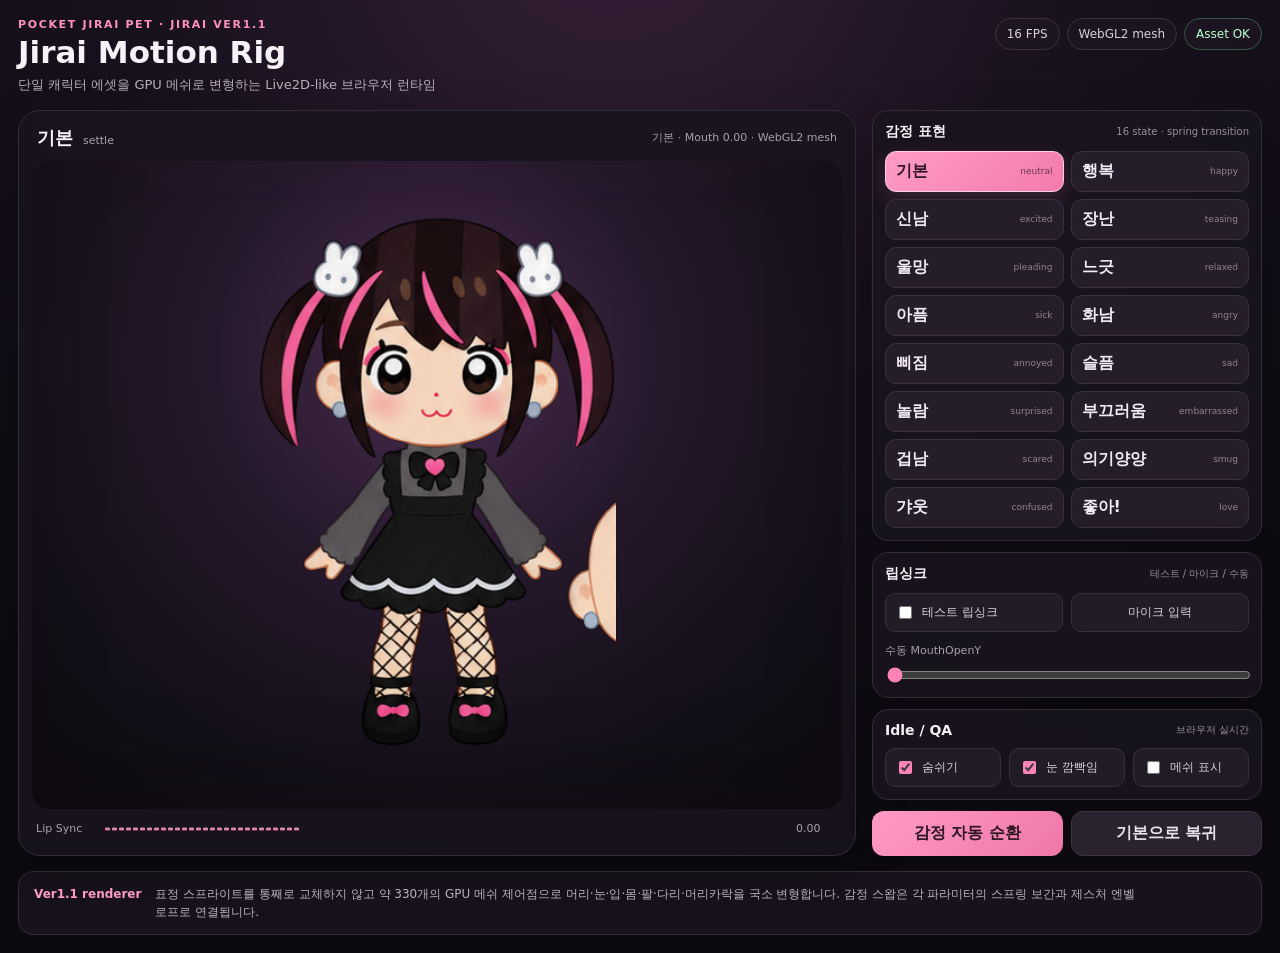
==== Jirai_Ver1.1/index.html @ 2232f3fe "Publish Jirai Ver1.1 browser demo under GitHub Pages" ====
<!doctype html>
<html lang="ko">
<head>
  <meta charset="utf-8">
  <meta name="viewport" content="width=device-width,initial-scale=1,viewport-fit=cover">
  <meta name="theme-color" content="#120f18">
  <title>Pocket Jirai Pet · Jirai Ver1.1</title>
  <link rel="stylesheet" href="styles.css">
</head>
<body>
  <main class="app-shell">
    <header class="topbar">
      <div><div class="eyebrow">POCKET JIRAI PET · JIRAI VER1.1</div><h1>Jirai Motion Rig</h1><p>단일 캐릭터 에셋을 GPU 메쉬로 변형하는 Live2D-like 브라우저 런타임</p></div>
      <div class="chips"><span id="fpsChip">-- FPS</span><span id="rendererChip">Renderer --</span><span id="assetChip">Asset loading</span></div>
    </header>

    <section class="workspace">
      <section class="stage-card">
        <div class="stage-head"><div><strong id="emotionLabel">기본</strong><span id="motionLabel">settle</span></div><small id="statusText">로딩 중</small></div>
        <div id="stageWrap" class="stage-wrap">
          <canvas id="rigCanvas" aria-label="Jirai character"></canvas>
          <canvas id="fxCanvas" aria-hidden="true"></canvas>
          <div class="stage-vignette"></div>
        </div>
        <div class="mouth-meter"><span>Lip Sync</span><div id="wave" class="wave"></div><output id="mouthValue">0.00</output></div>
      </section>

      <aside class="controls">
        <section class="panel emotion-panel"><div class="section-title"><strong>감정 표현</strong><span>16 state · spring transition</span></div><div id="emotionGrid" class="emotion-grid"></div></section>
        <section class="panel"><div class="section-title"><strong>립싱크</strong><span>테스트 / 마이크 / 수동</span></div>
          <div class="toggle-grid"><label><input id="lipTest" type="checkbox"> 테스트 립싱크</label><button id="micBtn" type="button" class="mini">마이크 입력</button></div>
          <label class="range-row"><span>수동 MouthOpenY</span><input id="mouthSlider" type="range" min="0" max="1" step="0.01" value="0"></label>
        </section>
        <section class="panel"><div class="section-title"><strong>Idle / QA</strong><span>브라우저 실시간</span></div>
          <div class="toggle-grid checks"><label><input id="breathToggle" type="checkbox" checked> 숨쉬기</label><label><input id="blinkToggle" type="checkbox" checked> 눈 깜빡임</label><label><input id="meshToggle" type="checkbox"> 메쉬 표시</label></div>
        </section>
        <section class="actions"><button id="autoCycleBtn" type="button">감정 자동 순환</button><button id="neutralBtn" type="button" class="secondary">기본으로 복귀</button></section>
      </aside>
    </section>

    <section class="tech-note"><strong>Ver1.1 renderer</strong><span>표정 스프라이트를 통째로 교체하지 않고 약 330개의 GPU 메쉬 제어점으로 머리·눈·입·몸·팔·다리·머리카락을 국소 변형합니다. 감정 스왑은 각 파라미터의 스프링 보간과 제스처 엔벨로프로 연결됩니다.</span></section>
  </main>
  <script src="src/rig-engine.js"></script>
  <script src="src/app.js"></script>
</body>
</html>
---- Jirai_Ver1.1/styles.css ----
*{box-sizing:border-box}html,body{margin:0;min-height:100%;background:#100d14;color:#f7f2f7;font-family:Inter,Pretendard,system-ui,-apple-system,"Segoe UI",sans-serif}button,input{font:inherit}body{background:radial-gradient(circle at 48% -10%,#372038 0,#18111e 38%,#0d0b10 78%)}.app-shell{width:min(1280px,100%);margin:auto;padding:18px}.topbar{display:flex;align-items:flex-start;justify-content:space-between;gap:20px;margin-bottom:16px}.eyebrow{font-size:11px;letter-spacing:.15em;font-weight:900;color:#ff91bf}.topbar h1{margin:5px 0 2px;font-size:31px;line-height:1.05}.topbar p{margin:7px 0 0;color:#b9b0bd;font-size:13px}.chips{display:flex;flex-wrap:wrap;justify-content:flex-end;gap:7px}.chips span{border:1px solid #3b3040;background:rgba(30,23,34,.78);border-radius:999px;padding:8px 11px;font-size:12px;color:#d8d0dc}.chips .ok{color:#baffd5;border-color:#355944}.workspace{display:grid;grid-template-columns:minmax(0,1fr) 390px;gap:16px}.stage-card,.panel,.tech-note{background:rgba(25,20,29,.88);border:1px solid #352b3b;box-shadow:0 18px 50px rgba(0,0,0,.22)}.stage-card{padding:13px;border-radius:22px}.stage-head{display:flex;justify-content:space-between;align-items:center;padding:2px 5px 11px}.stage-head>div{display:flex;align-items:baseline;gap:10px}.stage-head strong{font-size:18px}.stage-head span,.stage-head small{font-size:11px;color:#aaa0ae}.stage-wrap{position:relative;aspect-ratio:1/1;width:100%;max-height:72vh;margin:auto;overflow:hidden;border-radius:18px;background:radial-gradient(circle at 50% 30%,#4a2c4e 0,#25182b 38%,#141019 72%,#0d0b10 100%)}.stage-wrap canvas{position:absolute;inset:0;width:100%;height:100%;display:block}.stage-vignette{position:absolute;inset:0;pointer-events:none;box-shadow:inset 0 -40px 80px rgba(0,0,0,.2),inset 0 0 80px rgba(255,119,180,.03)}.mouth-meter{display:grid;grid-template-columns:60px 1fr 42px;align-items:center;gap:9px;padding:10px 4px 1px;font-size:11px;color:#aaa2af}.wave{height:20px;display:flex;align-items:center;gap:2px;overflow:hidden}.wave i{display:block;flex:1;max-width:5px;height:14px;border-radius:6px;background:linear-gradient(#ffc1da,#ff72ad);transform-origin:center;transform:scaleY(.2);transition:transform 40ms linear;opacity:.85}.controls{display:flex;flex-direction:column;gap:11px}.panel{border-radius:16px;padding:12px}.section-title{display:flex;justify-content:space-between;align-items:center;gap:8px;margin-bottom:10px}.section-title strong{font-size:14px}.section-title span{font-size:10px;color:#99909d}.emotion-grid{display:grid;grid-template-columns:repeat(2,minmax(0,1fr));gap:7px}.emotion-grid button{display:flex;justify-content:space-between;align-items:center;gap:7px;border:1px solid #3b3041;background:#251d2a;color:#f2ebf4;border-radius:11px;padding:9px 10px;cursor:pointer;transition:transform 140ms ease,background 180ms ease,border-color 180ms ease}.emotion-grid button:hover{transform:translateY(-1px);border-color:#6a4260}.emotion-grid button span{font-weight:750}.emotion-grid button small{font-size:9px;color:#8f8391}.emotion-grid button.active{background:linear-gradient(135deg,#ff9bc5,#f47bab);color:#2e1622;border-color:#ffd0e3;box-shadow:0 6px 20px rgba(244,123,171,.18)}.emotion-grid button.active small{color:#6d364f}.toggle-grid{display:grid;grid-template-columns:1fr 1fr;gap:8px}.toggle-grid label,.mini{border:1px solid #382f3d;background:#221c27;border-radius:10px;padding:9px;color:#d9d1dc;font-size:12px}.toggle-grid label{display:flex;align-items:center;gap:7px}.toggle-grid input,.range-row input{accent-color:#ff83b6}.mini{cursor:pointer}.mini.active{background:#5f2945;border-color:#a44a75;color:#ffd8e8}.checks{grid-template-columns:repeat(3,1fr)}.range-row{display:grid;gap:7px;margin-top:11px;font-size:11px;color:#aaa1ad}.range-row input{width:100%}.actions{display:grid;grid-template-columns:1fr 1fr;gap:8px}.actions button{border:0;border-radius:12px;padding:11px 10px;font-weight:850;cursor:pointer;background:linear-gradient(135deg,#ff9bc5,#ef76aa);color:#2d1521}.actions .secondary{background:#2a222f;color:#e9e2eb;border:1px solid #3e3445}.tech-note{margin-top:15px;border-radius:15px;padding:13px 15px;display:flex;gap:14px;font-size:12px;line-height:1.5;color:#bbb2bf}.tech-note strong{color:#ff9bc5;white-space:nowrap}.tech-note span{max-width:980px}@media(max-width:980px){.workspace{grid-template-columns:1fr}.controls{display:grid;grid-template-columns:1fr 1fr}.emotion-panel{grid-row:span 2}.actions{align-self:start}.stage-wrap{max-height:none}.topbar{flex-direction:column}.chips{justify-content:flex-start}}@media(max-width:640px){.app-shell{padding:9px}.topbar{margin:4px 4px 10px}.topbar h1{font-size:24px}.topbar p{font-size:11px}.workspace{gap:9px}.stage-card{padding:8px;border-radius:16px}.stage-wrap{border-radius:13px}.controls{display:flex}.emotion-grid{grid-template-columns:repeat(2,1fr)}.emotion-grid button{padding:9px 8px}.checks{grid-template-columns:repeat(3,1fr)}.tech-note{flex-direction:column;margin-top:9px}.chips span{padding:6px 8px;font-size:10px}}
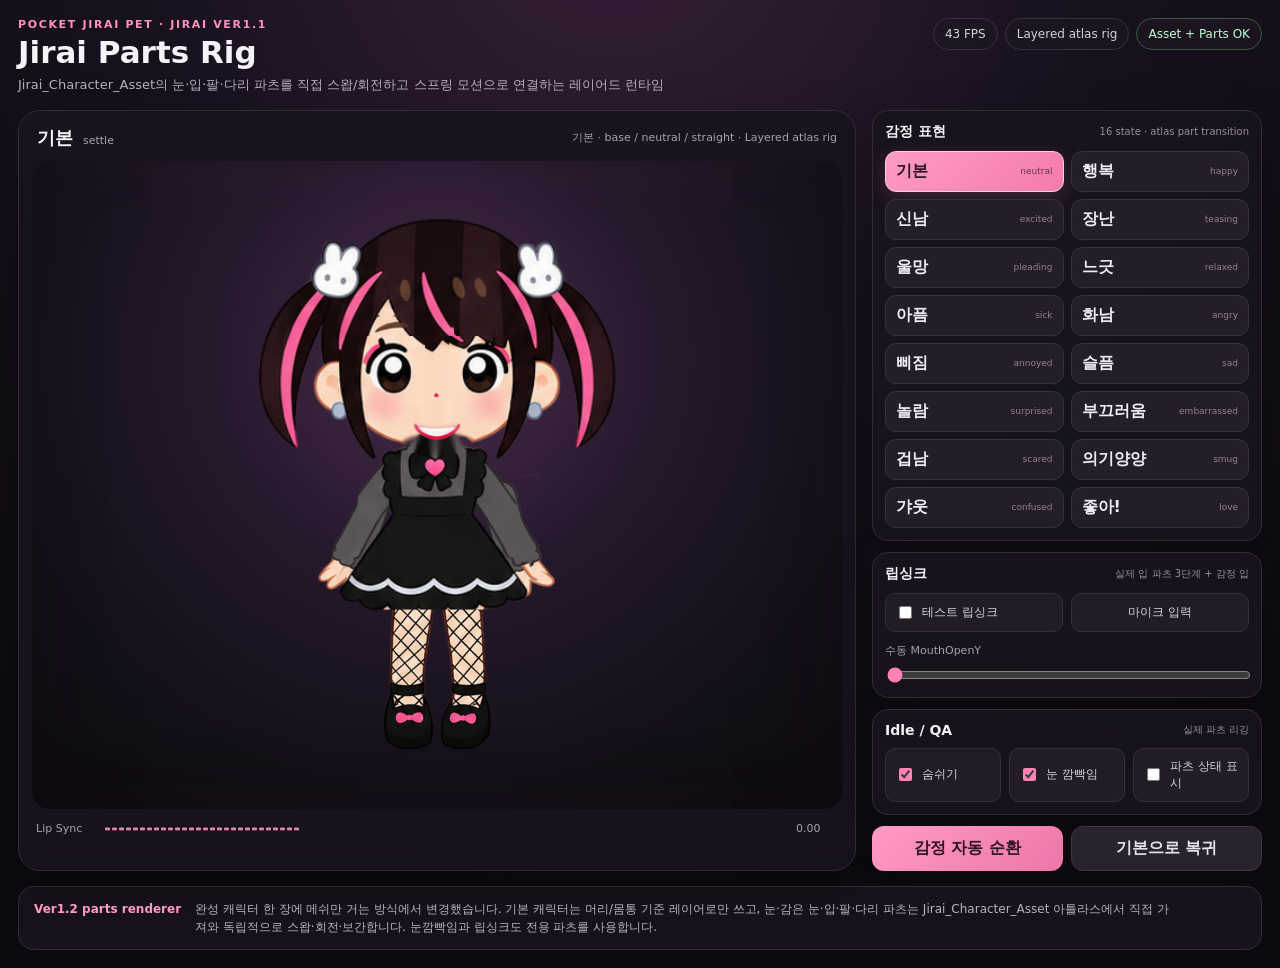
==== commit 972453f5: "Publish layered Jirai Ver1.1 parts rig demo" ====
--- a/Jirai_Ver1.1/index.html
+++ b/Jirai_Ver1.1/index.html
@@ -1,46 +1,7 @@
 <!doctype html>
 <html lang="ko">
-<head>
-  <meta charset="utf-8">
-  <meta name="viewport" content="width=device-width,initial-scale=1,viewport-fit=cover">
-  <meta name="theme-color" content="#120f18">
-  <title>Pocket Jirai Pet · Jirai Ver1.1</title>
-  <link rel="stylesheet" href="styles.css">
-</head>
-<body>
-  <main class="app-shell">
-    <header class="topbar">
-      <div><div class="eyebrow">POCKET JIRAI PET · JIRAI VER1.1</div><h1>Jirai Motion Rig</h1><p>단일 캐릭터 에셋을 GPU 메쉬로 변형하는 Live2D-like 브라우저 런타임</p></div>
-      <div class="chips"><span id="fpsChip">-- FPS</span><span id="rendererChip">Renderer --</span><span id="assetChip">Asset loading</span></div>
-    </header>
-
-    <section class="workspace">
-      <section class="stage-card">
-        <div class="stage-head"><div><strong id="emotionLabel">기본</strong><span id="motionLabel">settle</span></div><small id="statusText">로딩 중</small></div>
-        <div id="stageWrap" class="stage-wrap">
-          <canvas id="rigCanvas" aria-label="Jirai character"></canvas>
-          <canvas id="fxCanvas" aria-hidden="true"></canvas>
-          <div class="stage-vignette"></div>
-        </div>
-        <div class="mouth-meter"><span>Lip Sync</span><div id="wave" class="wave"></div><output id="mouthValue">0.00</output></div>
-      </section>
-
-      <aside class="controls">
-        <section class="panel emotion-panel"><div class="section-title"><strong>감정 표현</strong><span>16 state · spring transition</span></div><div id="emotionGrid" class="emotion-grid"></div></section>
-        <section class="panel"><div class="section-title"><strong>립싱크</strong><span>테스트 / 마이크 / 수동</span></div>
-          <div class="toggle-grid"><label><input id="lipTest" type="checkbox"> 테스트 립싱크</label><button id="micBtn" type="button" class="mini">마이크 입력</button></div>
-          <label class="range-row"><span>수동 MouthOpenY</span><input id="mouthSlider" type="range" min="0" max="1" step="0.01" value="0"></label>
-        </section>
-        <section class="panel"><div class="section-title"><strong>Idle / QA</strong><span>브라우저 실시간</span></div>
-          <div class="toggle-grid checks"><label><input id="breathToggle" type="checkbox" checked> 숨쉬기</label><label><input id="blinkToggle" type="checkbox" checked> 눈 깜빡임</label><label><input id="meshToggle" type="checkbox"> 메쉬 표시</label></div>
-        </section>
-        <section class="actions"><button id="autoCycleBtn" type="button">감정 자동 순환</button><button id="neutralBtn" type="button" class="secondary">기본으로 복귀</button></section>
-      </aside>
-    </section>
-
-    <section class="tech-note"><strong>Ver1.1 renderer</strong><span>표정 스프라이트를 통째로 교체하지 않고 약 330개의 GPU 메쉬 제어점으로 머리·눈·입·몸·팔·다리·머리카락을 국소 변형합니다. 감정 스왑은 각 파라미터의 스프링 보간과 제스처 엔벨로프로 연결됩니다.</span></section>
-  </main>
-  <script src="src/rig-engine.js"></script>
-  <script src="src/app.js"></script>
-</body>
-</html>
+<head><meta charset="utf-8"><meta name="viewport" content="width=device-width,initial-scale=1,viewport-fit=cover"><meta name="theme-color" content="#120f18"><title>Pocket Jirai Pet · Jirai Ver1.1 Parts Rig</title><link rel="stylesheet" href="styles.css"></head>
+<body><main class="app-shell"><header class="topbar"><div><div class="eyebrow">POCKET JIRAI PET · JIRAI VER1.1</div><h1>Jirai Parts Rig</h1><p>Jirai_Character_Asset의 눈·입·팔·다리 파츠를 직접 스왑/회전하고 스프링 모션으로 연결하는 레이어드 런타임</p></div><div class="chips"><span id="fpsChip">-- FPS</span><span id="rendererChip">Renderer --</span><span id="assetChip">Asset loading</span></div></header>
+<section class="workspace"><section class="stage-card"><div class="stage-head"><div><strong id="emotionLabel">기본</strong><span id="motionLabel">settle</span></div><small id="statusText">로딩 중</small></div><div id="stageWrap" class="stage-wrap"><canvas id="rigCanvas" aria-label="Jirai character"></canvas><canvas id="fxCanvas" aria-hidden="true"></canvas><div class="stage-vignette"></div></div><div class="mouth-meter"><span>Lip Sync</span><div id="wave" class="wave"></div><output id="mouthValue">0.00</output></div></section>
+<aside class="controls"><section class="panel emotion-panel"><div class="section-title"><strong>감정 표현</strong><span>16 state · atlas part transition</span></div><div id="emotionGrid" class="emotion-grid"></div></section><section class="panel"><div class="section-title"><strong>립싱크</strong><span>실제 입 파츠 3단계 + 감정 입</span></div><div class="toggle-grid"><label><input id="lipTest" type="checkbox"> 테스트 립싱크</label><button id="micBtn" type="button" class="mini">마이크 입력</button></div><label class="range-row"><span>수동 MouthOpenY</span><input id="mouthSlider" type="range" min="0" max="1" step="0.01" value="0"></label></section><section class="panel"><div class="section-title"><strong>Idle / QA</strong><span>실제 파츠 리깅</span></div><div class="toggle-grid checks"><label><input id="breathToggle" type="checkbox" checked> 숨쉬기</label><label><input id="blinkToggle" type="checkbox" checked> 눈 깜빡임</label><label><input id="meshToggle" type="checkbox"> 파츠 상태 표시</label></div></section><section class="actions"><button id="autoCycleBtn" type="button">감정 자동 순환</button><button id="neutralBtn" type="button" class="secondary">기본으로 복귀</button></section></aside></section>
+<section class="tech-note"><strong>Ver1.2 parts renderer</strong><span>완성 캐릭터 한 장에 메쉬만 거는 방식에서 변경했습니다. 기본 캐릭터는 머리/몸통 기준 레이어로만 쓰고, 눈·감은 눈·입·팔·다리 파츠는 Jirai_Character_Asset 아틀라스에서 직접 가져와 독립적으로 스왑·회전·보간합니다. 눈깜빡임과 립싱크도 전용 파츠를 사용합니다.</span></section></main><script src="src/rig-engine.js"></script><script src="src/app.js"></script></body></html>
